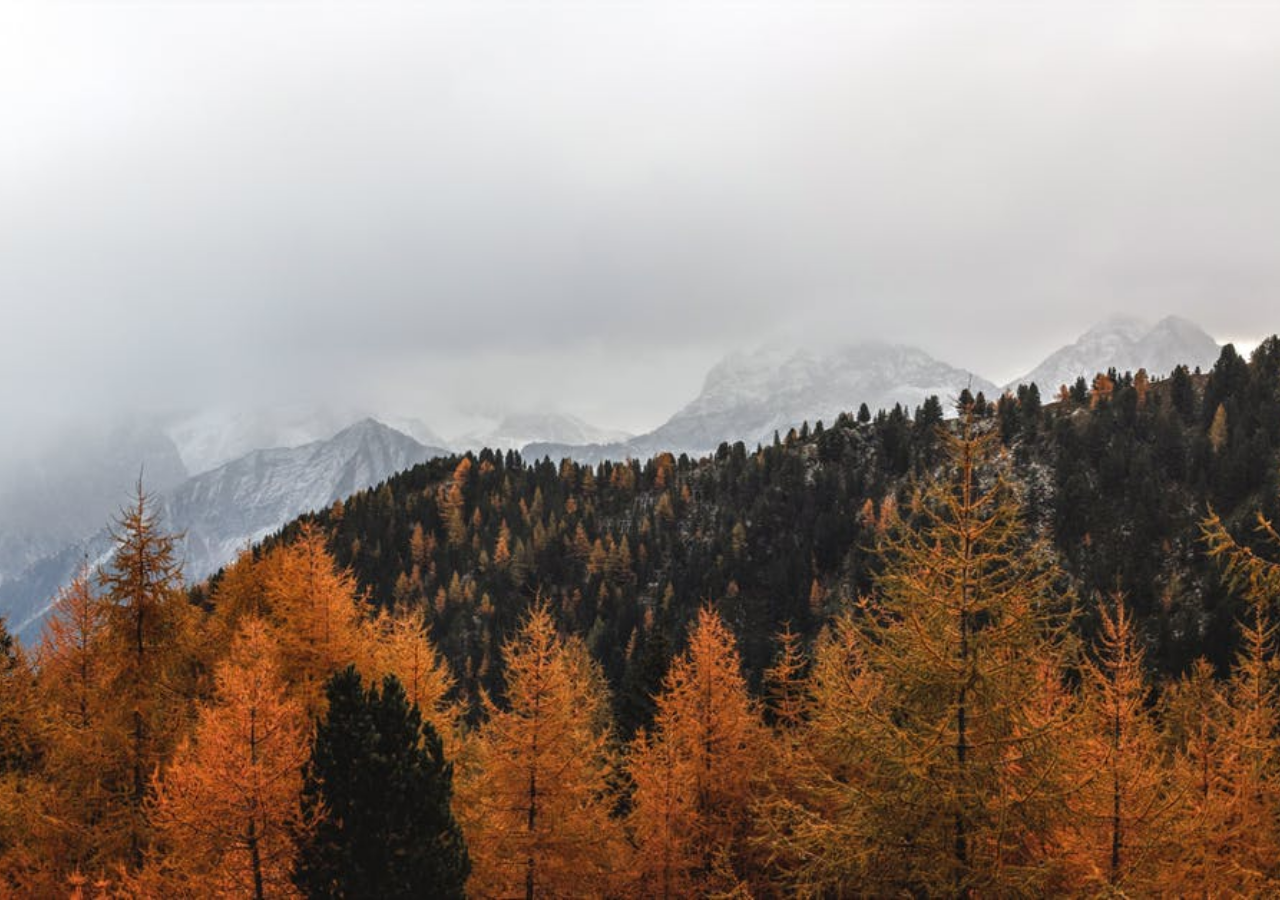
==== index.html @ 024f294d "intialize repo with base project" ====
<!DOCTYPE html>
<html>
<head>

    <!-- Place all CSS for header in this file -->
    <link href='css\header.css' rel='stylesheet' type='text/css'>

    <!-- Place all CSS for the rest of the elements in this file -->
    <link href='css\index.css' rel='stylesheet' type='text/css'>

	<!-- Place all CSS for fonts in this file -->
    <link href='css\font.css' rel='stylesheet' type='text/css'>

</head>
<body>
    <div id="main-container-div">

        <div class="header">

        	<!-- Insert code for Sign Up, Sign In button here. Add code for "ScriBBler" heading and the sub-heading -->

        </div>
           
        <div class="postButtons">

        	<!-- Insert code for All Posts & Create Post button here -->

        </div>
    </div>

    <div>

    	<!-- Insert code for Sign In modal here -->

    </div>

    <div>

    	<!-- Insert code for Sign Up modal here -->

    </div>

    <div>

    	<!-- Insert code for Create Post modal here -->

    </div>

	<!-- Place all Javascript for header in this file -->
	<script src="js\header.js"></script>
	<!-- Place all Javascript for rest of the elements in this file -->
    <script src="js\index.js"></script>

</body>
</html>
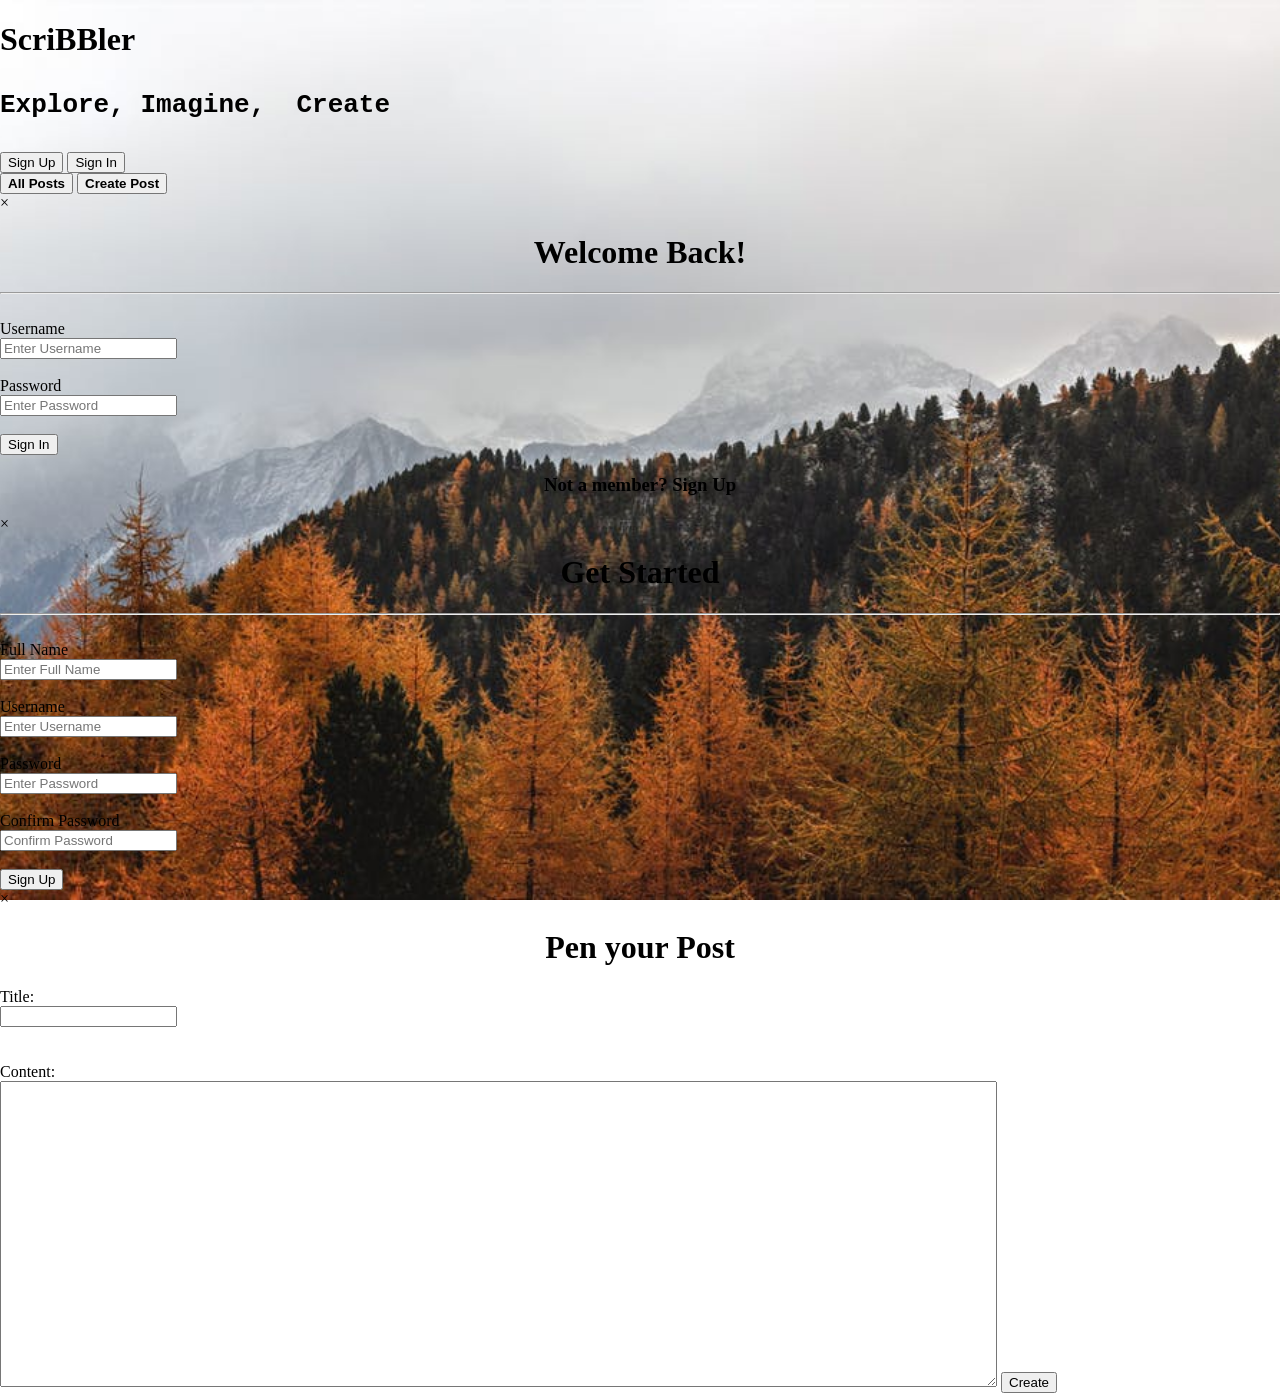
==== commit aaabb90e: "Part A : Uploading the main page" ====
--- a/index.html
+++ b/index.html
@@ -13,42 +13,102 @@
 
 </head>
 <body>
-    <div id="main-container-div">
 
+    <div id="main-container-div">           
+            
         <div class="header">
-
-        	<!-- Insert code for Sign Up, Sign In button here. Add code for "ScriBBler" heading and the sub-heading -->
-
+            <h1 id="headerText">ScriBBler<br><p><pre id="subHeaderText">Explore, Imagine,  Create</pre></p></h1>
+            <div>
+                <button id="signUpBtn" class="headerButton">Sign Up</button>
+                <button id="signInBtn" class="headerButton">Sign In</button>
+            </div>
         </div>
-           
+        
         <div class="postButtons">
 
-        	<!-- Insert code for All Posts & Create Post button here -->
+                <button id="postButton1"><strong>All Posts</strong></button>
+                <button id="postButton2"><strong>Create Post</strong></button>
 
         </div>
     </div>
 
-    <div>
+    <div id="signIn" class="modal">
+            
+        <!-- Modal content -->
+        <div class="modal-content">
+            <span id="close" class="close">&times;</span>
+            <form>
+                <h1 align="center">Welcome Back!</h1>
+                <hr>
+                <br>
+                <label>Username</label>
+                <br>
+                <input type="text" placeholder="Enter Username">
+                <br><br>
+                <label>Password</label>
+                <br>
+                <input type="password" placeholder="Enter Password">
+                <br><br>
+                <button class="modalBtn">Sign In</button>
+            </form>
+            <h3 align="center">Not a member? <a id="signUpInsideSignIn">Sign Up</a></h3>
+        </div>
+    </div>
 
-    	<!-- Insert code for Sign In modal here -->
+    <div id="signUp" class="modal">
+
+    	<!-- Insert code for Sign Up modal here -->
+
+        <!-- Modal content -->
+        <div class="modal-content-signUp">
+                <span id="closeSignUp" class="close">&times;</span>
+                <form>
+                    <h1 align="center">Get Started</h1>
+                    <hr>
+                    <br>
+                    <label>Full Name</label>
+                    <br>
+                    <input type="text" placeholder="Enter Full Name">
+                    <br><br>
+                    <label>Username</label>
+                    <br>
+                    <input type="text" placeholder="Enter Username">
+                    <br><br>
+                    <label>Password</label>
+                    <br>
+                    <input type="password" placeholder="Enter Password">
+                    <br><br>
+                    <label>Confirm Password</label>
+                    <br>
+                    <input type="password" placeholder="Confirm Password">
+                    <br><br>
+                    <button class="modalBtn">Sign Up</button>
+                </form>
+            </div>
 
     </div>
 
-    <div>
+    <div id="createPost" class="modal">
 
-    	<!-- Insert code for Sign Up modal here -->
+    	        <!-- Modal content -->
+                <div class="modal-content-createPost">
+                    <span id="closeCreatePost" class="close">&times;</span>
+                    <form>
+                        <h1 id="createPostHeading" align="center">Pen your Post</h1>
+                        <label class="createPostLabel">Title:</label>
+                        <br>
+                        <input type="text" id="textCreatPost">
+                        <br><br><br>
+                        <label class="createPostLabel">Content:</label>
+                        <br>
+                        <textarea id="textAreaCreatePost" cols="122" rows="20"></textarea>
+                        <button class="modalBtnCreatePost">Create</button>
+                    </form>
+                </div>
 
     </div>
 
-    <div>
-
-    	<!-- Insert code for Create Post modal here -->
-
-    </div>
-
-	<!-- Place all Javascript for header in this file -->
 	<script src="js\header.js"></script>
-	<!-- Place all Javascript for rest of the elements in this file -->
     <script src="js\index.js"></script>
 
 </body>
